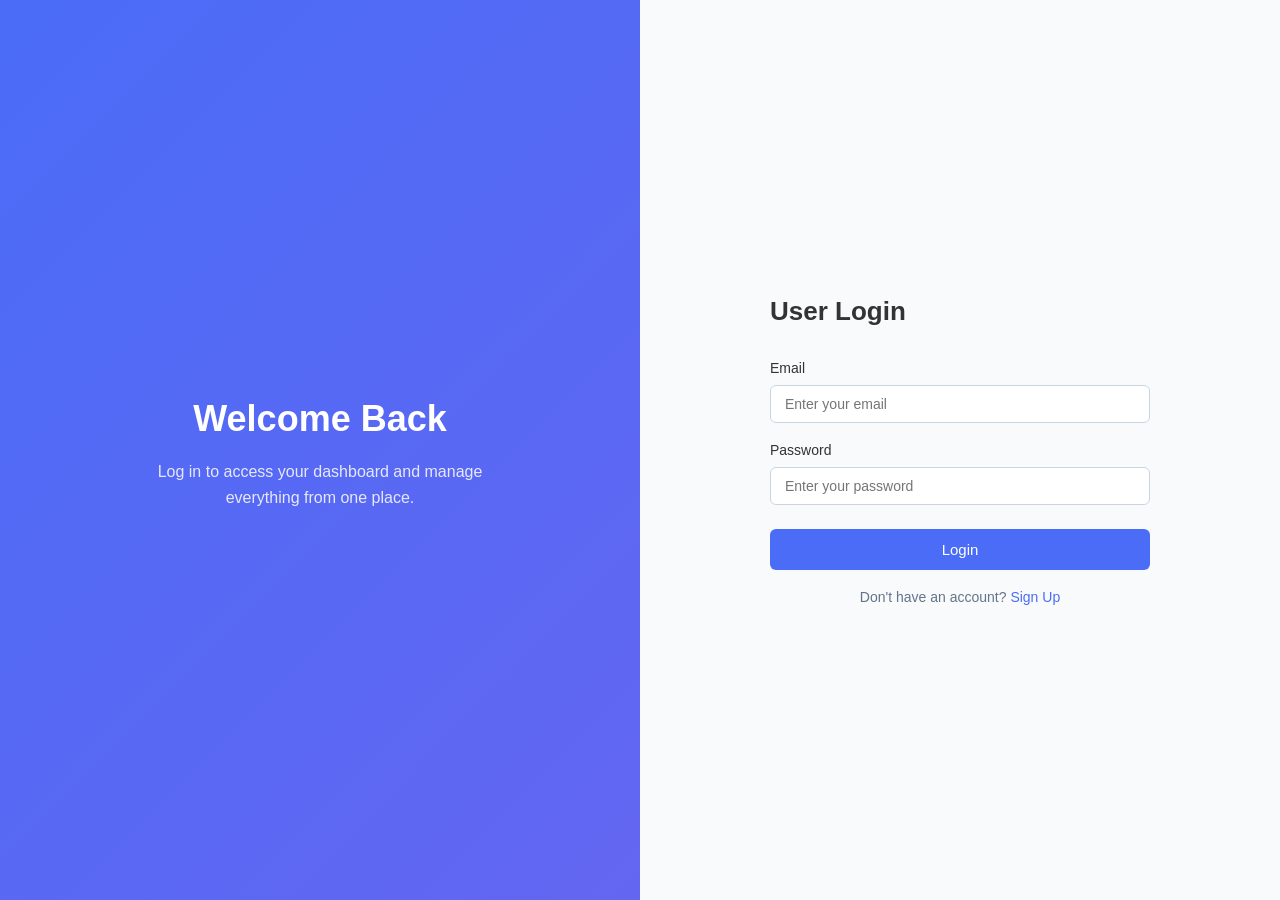
==== login.html @ 62daa7c8 "Initial commit" ====
<!DOCTYPE html>
<html lang="en">
<head>
    <meta charset="UTF-8">
    <meta name="viewport" content="width=device-width, initial-scale=1.0">
    <meta name="description" content="Login to AdminHub dashboard.">
    <title>Login - AdminHub</title>
    <link rel="stylesheet" href="css/style.css">
</head>
<body>

    <div class="auth-container">
        <!-- Left panel -->
        <div class="auth-left">
            <h1>Welcome Back</h1>
            <p>Log in to access your dashboard and manage everything from one place.</p>
        </div>

        <!-- Right panel -->
        <div class="auth-right">
            <form class="auth-form" id="loginForm" onsubmit="return handleLogin(event)">
                <h2>User Login</h2>

                <div class="form-group">
                    <label for="loginEmail">Email</label>
                    <input type="email" id="loginEmail" placeholder="Enter your email" required>
                </div>

                <div class="form-group">
                    <label for="loginPassword">Password</label>
                    <input type="password" id="loginPassword" placeholder="Enter your password" required>
                </div>

                <div id="loginError" class="error-msg"></div>

                <button type="submit" class="btn btn-primary">Login</button>

                <span class="switch-link">
                    Don't have an account? <a href="signup.html">Sign Up</a>
                </span>
            </form>
        </div>
    </div>

    <script>
        if (localStorage.getItem("loggedIn")) {
            window.location.href = "dashboard.html";
        }

        function handleLogin(e) {
            e.preventDefault();

            var email = document.getElementById("loginEmail").value.trim();
            var password = document.getElementById("loginPassword").value;
            var errorEl = document.getElementById("loginError");

            errorEl.style.display = "none";

            if (!email || !password) {
                errorEl.textContent = "Please fill in all fields.";
                errorEl.style.display = "block";
                return false;
            }

            var storedUser = localStorage.getItem("registeredUser");

            if (!storedUser) {
                errorEl.textContent = "No account found. Please sign up first.";
                errorEl.style.display = "block";
                return false;
            }

            var user = JSON.parse(storedUser);

            if (email === user.email && password === user.password) {
                localStorage.setItem("loggedIn", "true");
                localStorage.setItem("userEmail", email);
                window.location.href = "dashboard.html";
            } else {
                errorEl.textContent = "Invalid email or password.";
                errorEl.style.display = "block";
            }

            return false;
        }
    </script>

</body>
</html>
---- css/style.css ----
/* ===== RESET & BASE ===== */
* {
    margin: 0;
    padding: 0;
    box-sizing: border-box;
}

body {
    font-family: 'Segoe UI', Tahoma, Geneva, Verdana, sans-serif;
    color: #333;
    line-height: 1.6;
}

a {
    text-decoration: none;
    color: inherit;
}

/* ===== COMMON UTILITIES ===== */
.btn {
    display: inline-block;
    padding: 10px 24px;
    border: none;
    border-radius: 6px;
    cursor: pointer;
    font-size: 15px;
    transition: opacity 0.2s;
}

.btn:hover {
    opacity: 0.85;
}

.btn-primary {
    background: #4a6cf7;
    color: #fff;
}

.btn-secondary {
    background: #fff;
    color: #4a6cf7;
    border: 1px solid #4a6cf7;
}

.btn-danger {
    background: #e74c3c;
    color: #fff;
}

.btn-success {
    background: #2ecc71;
    color: #fff;
}

.btn-sm {
    padding: 6px 14px;
    font-size: 13px;
}

/* ===== LANDING PAGE ===== */

/* Navbar */
.navbar {
    display: flex;
    justify-content: space-between;
    align-items: center;
    padding: 16px 40px;
    background: #1e293b;
}

.navbar .logo {
    font-size: 22px;
    font-weight: bold;
    color: #fff;
}

.navbar .logo span {
    color: #4a6cf7;
}

.navbar .nav-buttons .btn {
    margin-left: 10px;
}

/* Hero */
.hero {
    background: linear-gradient(135deg, #1e293b 0%, #334155 100%);
    color: #fff;
    padding: 80px 40px;
    text-align: center;
}

.hero h1 {
    font-size: 42px;
    margin-bottom: 16px;
}

.hero p {
    font-size: 18px;
    max-width: 600px;
    margin: 0 auto 30px;
    color: #cbd5e1;
}

.hero-buttons .btn {
    margin: 0 8px;
}

/* Features */
.features {
    padding: 60px 40px;
    background: #f8fafc;
    text-align: center;
}

.features h2 {
    font-size: 28px;
    margin-bottom: 40px;
}

.features-grid {
    display: grid;
    grid-template-columns: repeat(auto-fit, minmax(250px, 1fr));
    gap: 24px;
    max-width: 900px;
    margin: 0 auto;
}

.feature-card {
    background: #fff;
    padding: 30px 20px;
    border-radius: 10px;
    box-shadow: 0 2px 8px rgba(0,0,0,0.08);
}

.feature-card .icon {
    font-size: 36px;
    margin-bottom: 12px;
}

.feature-card h3 {
    margin-bottom: 8px;
    font-size: 18px;
}

.feature-card p {
    font-size: 14px;
    color: #64748b;
}

/* Footer */
.footer {
    background: #1e293b;
    color: #94a3b8;
    text-align: center;
    padding: 24px 40px;
    font-size: 14px;
}

/* ===== AUTH PAGES (Login / Signup) ===== */
.auth-container {
    display: flex;
    min-height: 100vh;
}

.auth-left {
    flex: 1;
    background: linear-gradient(135deg, #4a6cf7 0%, #6366f1 100%);
    display: flex;
    flex-direction: column;
    justify-content: center;
    align-items: center;
    color: #fff;
    padding: 40px;
}

.auth-left h1 {
    font-size: 36px;
    margin-bottom: 12px;
}

.auth-left p {
    font-size: 16px;
    opacity: 0.85;
    max-width: 350px;
    text-align: center;
}

.auth-right {
    flex: 1;
    display: flex;
    justify-content: center;
    align-items: center;
    padding: 40px;
    background: #f8fafc;
}

.auth-form {
    width: 100%;
    max-width: 380px;
}

.auth-form h2 {
    font-size: 26px;
    margin-bottom: 24px;
}

.form-group {
    margin-bottom: 16px;
}

.form-group label {
    display: block;
    margin-bottom: 6px;
    font-size: 14px;
    font-weight: 500;
}

.form-group input {
    width: 100%;
    padding: 10px 14px;
    border: 1px solid #cbd5e1;
    border-radius: 6px;
    font-size: 14px;
    outline: none;
}

.form-group input:focus {
    border-color: #4a6cf7;
}

.auth-form .btn {
    width: 100%;
    padding: 12px;
    margin-top: 8px;
}

.auth-form .switch-link {
    display: block;
    text-align: center;
    margin-top: 16px;
    font-size: 14px;
    color: #64748b;
}

.auth-form .switch-link a {
    color: #4a6cf7;
    font-weight: 500;
}

.error-msg {
    color: #e74c3c;
    font-size: 13px;
    margin-top: 8px;
    display: none;
}

.success-msg {
    color: #2ecc71;
    font-size: 13px;
    margin-top: 8px;
    display: none;
}

/* ===== DASHBOARD LAYOUT ===== */
.dashboard-wrapper {
    display: flex;
    min-height: 100vh;
}

/* Sidebar */
.sidebar {
    width: 230px;
    background: #1e293b;
    color: #fff;
    padding: 20px 0;
    flex-shrink: 0;
}

.sidebar .logo {
    font-size: 20px;
    font-weight: bold;
    padding: 0 20px 20px;
    border-bottom: 1px solid #334155;
}

.sidebar .logo span {
    color: #4a6cf7;
}

.sidebar nav {
    margin-top: 20px;
}

.sidebar nav a {
    display: flex;
    align-items: center;
    padding: 12px 20px;
    color: #94a3b8;
    font-size: 15px;
    transition: background 0.2s;
}

.sidebar nav a:hover,
.sidebar nav a.active {
    background: #334155;
    color: #fff;
}

.sidebar nav a .nav-icon {
    margin-right: 10px;
    font-size: 18px;
    width: 24px;
    text-align: center;
}

/* Main content area */
.main-content {
    flex: 1;
    background: #f1f5f9;
    display: flex;
    flex-direction: column;
}

/* Top header */
.top-header {
    display: flex;
    justify-content: space-between;
    align-items: center;
    background: #fff;
    padding: 14px 30px;
    box-shadow: 0 1px 3px rgba(0,0,0,0.06);
}

.top-header h2 {
    font-size: 20px;
}

.header-right {
    display: flex;
    align-items: center;
    gap: 16px;
}

.header-right .user-email {
    font-size: 14px;
    color: #64748b;
}

/* Page content */
.page-content {
    padding: 24px 30px;
    flex: 1;
}

/* Summary cards */
.summary-cards {
    display: grid;
    grid-template-columns: repeat(auto-fit, minmax(200px, 1fr));
    gap: 20px;
    margin-bottom: 30px;
}

.summary-card {
    background: #fff;
    padding: 24px;
    border-radius: 10px;
    box-shadow: 0 1px 4px rgba(0,0,0,0.06);
}

.summary-card h3 {
    font-size: 14px;
    color: #64748b;
    margin-bottom: 8px;
}

.summary-card .value {
    font-size: 28px;
    font-weight: bold;
    color: #1e293b;
}

.summary-card.blue { border-left: 4px solid #4a6cf7; }
.summary-card.green { border-left: 4px solid #2ecc71; }
.summary-card.orange { border-left: 4px solid #f59e0b; }
.summary-card.red { border-left: 4px solid #e74c3c; }

/* Chart container */
.chart-container {
    background: #fff;
    padding: 24px;
    border-radius: 10px;
    box-shadow: 0 1px 4px rgba(0,0,0,0.06);
}

.chart-container h3 {
    font-size: 16px;
    margin-bottom: 16px;
}

/* ===== TABLE PAGES (Users / Products) ===== */
.table-header {
    display: flex;
    justify-content: space-between;
    align-items: center;
    margin-bottom: 16px;
    flex-wrap: wrap;
    gap: 10px;
}

.table-header .search-input {
    padding: 8px 14px;
    border: 1px solid #cbd5e1;
    border-radius: 6px;
    font-size: 14px;
    width: 250px;
    outline: none;
}

.table-header .search-input:focus {
    border-color: #4a6cf7;
}

.data-table-wrapper {
    background: #fff;
    border-radius: 10px;
    box-shadow: 0 1px 4px rgba(0,0,0,0.06);
    overflow-x: auto;
}

.data-table {
    width: 100%;
    border-collapse: collapse;
}

.data-table th,
.data-table td {
    text-align: left;
    padding: 12px 16px;
    font-size: 14px;
    border-bottom: 1px solid #e2e8f0;
}

.data-table th {
    background: #f8fafc;
    font-weight: 600;
    color: #475569;
}

.data-table tr:last-child td {
    border-bottom: none;
}

.data-table .actions .btn {
    margin-right: 6px;
}

/* Status badges */
.badge {
    display: inline-block;
    padding: 4px 10px;
    border-radius: 12px;
    font-size: 12px;
    font-weight: 500;
}

.badge-active {
    background: #d1fae5;
    color: #065f46;
}

.badge-inactive {
    background: #fee2e2;
    color: #991b1b;
}

.badge-suspended {
    background: #fef3c7;
    color: #92400e;
}

/* ===== MODAL ===== */
.modal-overlay {
    display: none;
    position: fixed;
    inset: 0;
    background: rgba(0,0,0,0.4);
    z-index: 100;
    justify-content: center;
    align-items: center;
}

.modal-overlay.show {
    display: flex;
}

.modal {
    background: #fff;
    border-radius: 10px;
    padding: 30px;
    width: 90%;
    max-width: 450px;
    max-height: 90vh;
    overflow-y: auto;
}

.modal h3 {
    margin-bottom: 20px;
    font-size: 20px;
}

.modal .form-group {
    margin-bottom: 14px;
}

.modal .form-group select {
    width: 100%;
    padding: 10px 14px;
    border: 1px solid #cbd5e1;
    border-radius: 6px;
    font-size: 14px;
    outline: none;
}

.modal-buttons {
    display: flex;
    gap: 10px;
    justify-content: flex-end;
    margin-top: 20px;
}

/* ===== RESPONSIVE ===== */
@media (max-width: 768px) {
    /* Landing */
    .navbar {
        flex-direction: column;
        gap: 12px;
        padding: 16px 20px;
    }

    .hero {
        padding: 50px 20px;
    }

    .hero h1 {
        font-size: 28px;
    }

    .features {
        padding: 40px 20px;
    }

    /* Auth */
    .auth-container {
        flex-direction: column;
    }

    .auth-left {
        padding: 40px 20px;
    }

    .auth-left h1 {
        font-size: 28px;
    }

    /* Dashboard */
    .sidebar {
        display: none;
    }

    .page-content {
        padding: 16px;
    }

    .top-header {
        padding: 12px 16px;
    }

    .table-header {
        flex-direction: column;
        align-items: stretch;
    }

    .table-header .search-input {
        width: 100%;
    }

    .charts-grid {
        grid-template-columns: 1fr;
    }
}

/* ===== CHARTS GRID ===== */
.charts-grid {
    display: grid;
    grid-template-columns: repeat(auto-fit, minmax(350px, 1fr));
    gap: 24px;
}

/* ===== DASHBOARD CARD ICONS ===== */
.card-icon {
    width: 40px;
    height: 40px;
    border-radius: 8px;
    display: flex;
    align-items: center;
    justify-content: center;
    font-size: 20px;
    color: #fff;
    margin-bottom: 10px;
}

/* ===== PRODUCT THUMBNAILS ===== */
.product-thumb {
    width: 40px;
    height: 40px;
    object-fit: cover;
    border-radius: 6px;
}

.product-thumb-placeholder {
    width: 40px;
    height: 40px;
    background: #f1f5f9;
    border-radius: 6px;
    display: flex;
    align-items: center;
    justify-content: center;
    font-size: 20px;
}

/* ===== FILTER SELECT ===== */
.filter-select {
    padding: 8px 14px;
    border: 1px solid #cbd5e1;
    border-radius: 6px;
    font-size: 14px;
    outline: none;
    background: #fff;
}

.filter-select:focus {
    border-color: #4a6cf7;
}

/* ===== NOTIFICATIONS ===== */
.notifications-list {
    background: #fff;
    border-radius: 10px;
    box-shadow: 0 1px 4px rgba(0,0,0,0.06);
    overflow: hidden;
}

.notification-item {
    display: flex;
    align-items: center;
    padding: 16px 20px;
    border-bottom: 1px solid #f1f5f9;
    gap: 14px;
}

.notification-item:last-child {
    border-bottom: none;
}

.notification-item.unread {
    background: #eff6ff;
}

.notif-avatar {
    width: 42px;
    height: 42px;
    border-radius: 50%;
    background: #4a6cf7;
    color: #fff;
    display: flex;
    align-items: center;
    justify-content: center;
    font-size: 14px;
    font-weight: bold;
    flex-shrink: 0;
}

.notif-body {
    flex: 1;
}

.notif-header {
    display: flex;
    justify-content: space-between;
    align-items: center;
    margin-bottom: 4px;
}

.notif-header strong {
    font-size: 14px;
}

.notif-time {
    font-size: 12px;
    color: #94a3b8;
}

.notif-message {
    font-size: 13px;
    color: #64748b;
}

.notification-actions {
    display: flex;
    gap: 8px;
    align-items: center;
}

.notification-toolbar {
    display: flex;
    gap: 8px;
    flex-wrap: wrap;
}

.notif-delete-btn {
    width: 24px;
    height: 24px;
    border: none;
    border-radius: 50%;
    background: #ef4444;
    color: #fff;
    font-size: 16px;
    line-height: 1;
    cursor: pointer;
    display: inline-flex;
    align-items: center;
    justify-content: center;
    padding: 0;
}

.notif-delete-btn:hover {
    background: #dc2626;
}

/* ===== SETTINGS PAGE ===== */
.settings-layout {
    display: grid;
    gap: 20px;
    max-width: 760px;
}

.settings-section {
    background: #fff;
    border-radius: 10px;
    box-shadow: 0 1px 4px rgba(0,0,0,0.06);
    padding: 22px;
}

.settings-section h3 {
    margin-bottom: 14px;
    font-size: 18px;
    color: #1e293b;
}

.toggle-row {
    display: flex;
    justify-content: space-between;
    align-items: center;
    gap: 16px;
}

.toggle-title {
    margin-bottom: 4px;
    font-weight: 600;
    color: #1e293b;
}

.toggle-subtitle {
    font-size: 13px;
    color: #64748b;
}

.switch {
    position: relative;
    display: inline-block;
    width: 56px;
    height: 30px;
}

.switch input {
    opacity: 0;
    width: 0;
    height: 0;
}

.slider {
    position: absolute;
    cursor: pointer;
    top: 0;
    left: 0;
    right: 0;
    bottom: 0;
    background: #cbd5e1;
    transition: 0.25s;
    border-radius: 999px;
}

.slider:before {
    position: absolute;
    content: "";
    height: 22px;
    width: 22px;
    left: 4px;
    top: 4px;
    background: #fff;
    transition: 0.25s;
    border-radius: 50%;
}

.switch input:checked + .slider {
    background: #4a6cf7;
}

.switch input:checked + .slider:before {
    transform: translateX(26px);
}

/* ===== DARK MODE ===== */
body.dark-mode {
    background: #0b1220;
    color: #d8e0ee;
}

body.dark-mode .main-content {
    background: #0f172a;
}

body.dark-mode .top-header,
body.dark-mode .summary-card,
body.dark-mode .chart-container,
body.dark-mode .data-table-wrapper,
body.dark-mode .notifications-list,
body.dark-mode .settings-section,
body.dark-mode .modal {
    background: #111c34;
    color: #d8e0ee;
}

body.dark-mode .top-header {
    box-shadow: 0 1px 3px rgba(0,0,0,0.35);
}

body.dark-mode .header-right .user-email,
body.dark-mode .summary-card h3,
body.dark-mode .notif-time,
body.dark-mode .notif-message,
body.dark-mode .toggle-subtitle,
body.dark-mode .data-table th {
    color: #9aa8c2;
}

body.dark-mode #unreadCount {
    color: #9aa8c2 !important;
}

body.dark-mode .summary-card .value,
body.dark-mode .top-header h2,
body.dark-mode .settings-section h3,
body.dark-mode .toggle-title {
    color: #f8fafc;
}

body.dark-mode .data-table th {
    background: #17233f;
}

body.dark-mode .data-table td,
body.dark-mode .data-table th,
body.dark-mode .notification-item {
    border-color: #22304f;
}

body.dark-mode .notification-item.unread {
    background: #1a2a4c;
}

body.dark-mode .form-group label {
    color: #cbd5e1;
}

body.dark-mode .form-group input,
body.dark-mode .modal .form-group select,
body.dark-mode .table-header .search-input,
body.dark-mode .filter-select {
    background: #0f172a;
    border-color: #334155;
    color: #e2e8f0;
}

body.dark-mode .form-group input:focus,
body.dark-mode .modal .form-group select:focus,
body.dark-mode .table-header .search-input:focus,
body.dark-mode .filter-select:focus {
    border-color: #4a6cf7;
}

body.dark-mode .sidebar nav a {
    color: #a8b4c8;
}

body.dark-mode .sidebar nav a:hover,
body.dark-mode .sidebar nav a.active {
    background: #253453;
    color: #fff;
}

body.dark-mode .notification-actions .btn-primary,
body.dark-mode .notification-toolbar .btn-secondary {
    background: #31456f;
    border: 1px solid #4a6cf7;
    color: #e2e8f0;
}

body.dark-mode .notif-delete-btn {
    background: #b91c1c;
    color: #fee2e2;
}

body.dark-mode .notif-delete-btn:hover {
    background: #ef4444;
}

@media (max-width: 768px) {
    .settings-section {
        padding: 18px;
    }

    .toggle-row {
        align-items: flex-start;
    }
}
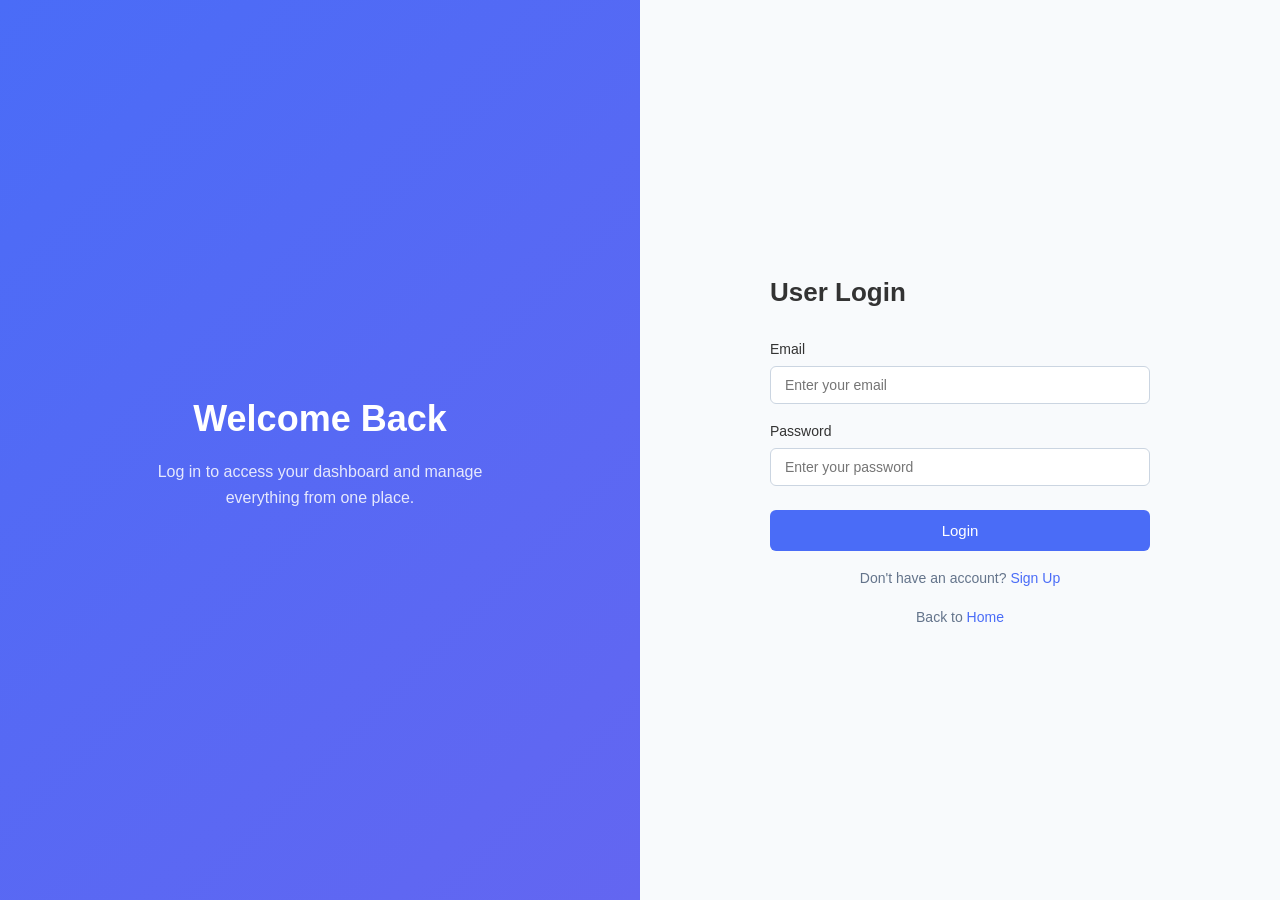
==== commit 5ad6f6a0: "test 2" ====
--- a/login.html
+++ b/login.html
@@ -37,6 +37,9 @@
 
                 <span class="switch-link">
                     Don't have an account? <a href="signup.html">Sign Up</a>
+                </span>
+                <span class="switch-link">
+                    Back to <a href="index.html">Home</a>
                 </span>
             </form>
         </div>
--- a/css/style.css
+++ b/css/style.css
@@ -58,6 +58,16 @@
 }
 
 /* ===== LANDING PAGE ===== */
+
+.landing-page {
+    min-height: 100vh;
+    display: flex;
+    flex-direction: column;
+}
+
+.landing-page .footer {
+    margin-top: auto;
+}
 
 /* Navbar */
 .navbar {
